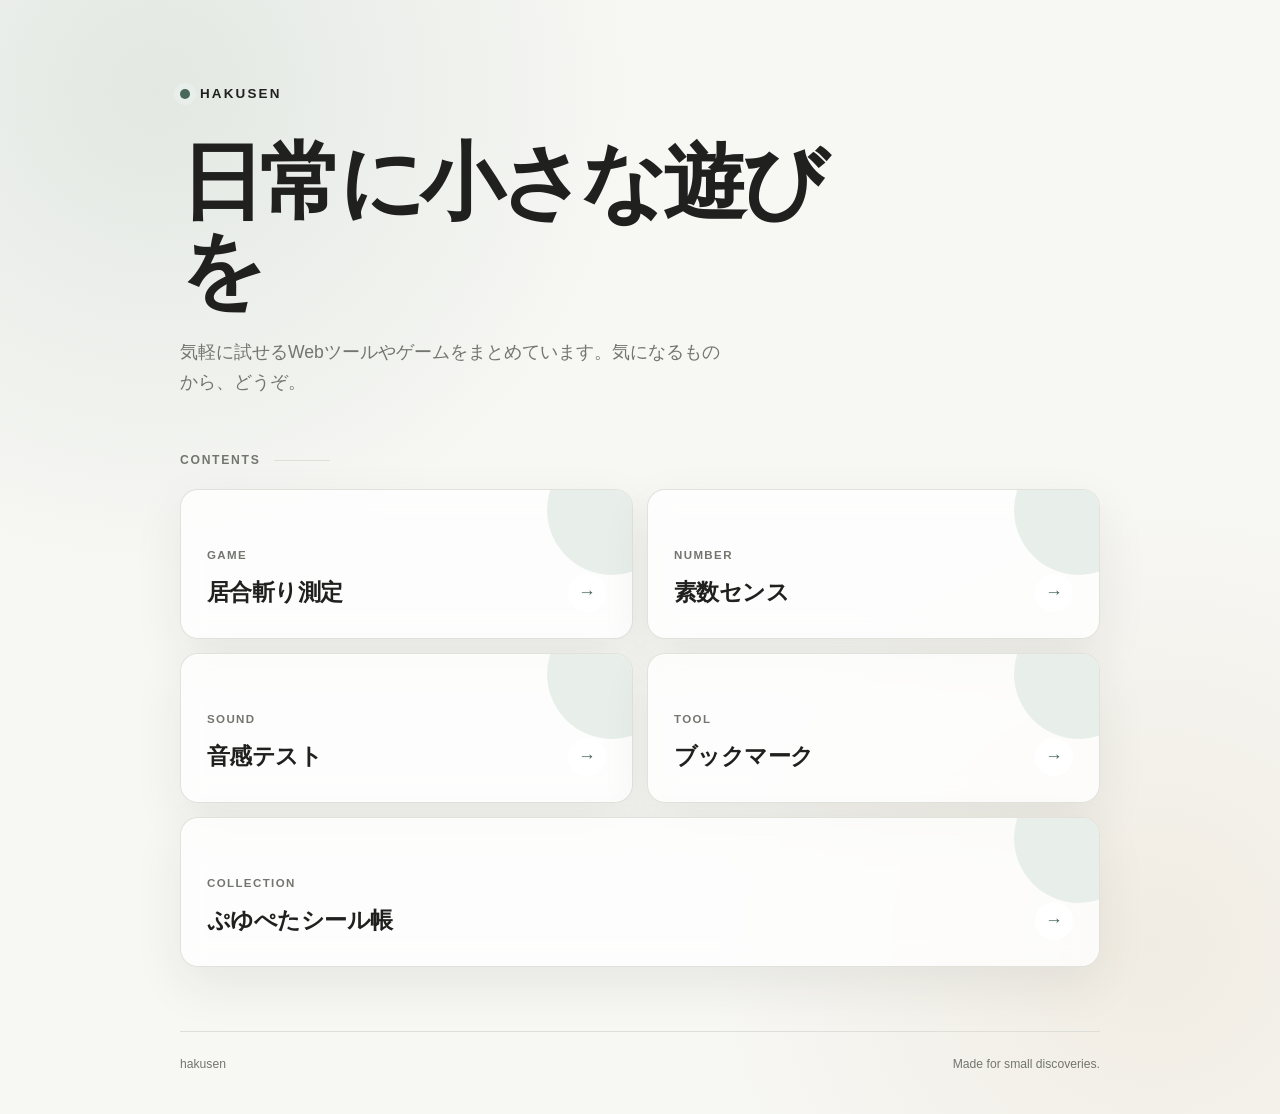
==== index.html @ bce12fd6 "Update index.html" ====
<!DOCTYPE html>
<html lang="ja">
<head>
    <meta charset="UTF-8">
    <meta name="viewport" content="width=device-width, initial-scale=1.0">
    <meta name="description" content="hakusenの小さなWebツールとゲームをまとめたページです。">
    <meta name="theme-color" content="#f7f7f4">
    <title>hakusen</title>
    <style>
        :root {
            color-scheme: light;
            --background: #f7f7f4;
            --surface: rgba(255, 255, 255, 0.78);
            --text: #20211f;
            --muted: #73756f;
            --line: #dedfd9;
            --accent: #49675b;
            --accent-soft: #e8efeb;
            --shadow: 0 18px 50px rgba(42, 49, 44, 0.08);
        }

        * {
            box-sizing: border-box;
        }

        html {
            scroll-behavior: smooth;
        }

        body {
            min-height: 100vh;
            margin: 0;
            color: var(--text);
            background:
                radial-gradient(circle at 12% 8%, rgba(134, 164, 149, 0.18), transparent 30rem),
                radial-gradient(circle at 90% 85%, rgba(218, 198, 166, 0.22), transparent 28rem),
                var(--background);
            font-family: "Helvetica Neue", "Hiragino Kaku Gothic ProN", "Yu Gothic", Meiryo, sans-serif;
            line-height: 1.7;
            -webkit-font-smoothing: antialiased;
        }

        .page {
            width: min(100% - 40px, 920px);
            margin-inline: auto;
            padding: 80px 0 40px;
        }

        header {
            margin-bottom: 52px;
        }

        .brand {
            display: inline-flex;
            align-items: center;
            gap: 10px;
            margin-bottom: 34px;
            color: var(--text);
            font-size: 0.84rem;
            font-weight: 700;
            letter-spacing: 0.16em;
            text-decoration: none;
            text-transform: uppercase;
        }

        .brand-mark {
            width: 10px;
            height: 10px;
            border-radius: 50%;
            background: var(--accent);
            box-shadow: 0 0 0 6px var(--accent-soft);
        }

        h1 {
            max-width: 700px;
            margin: 0;
            font-size: clamp(2.55rem, 8vw, 5.25rem);
            font-weight: 600;
            letter-spacing: -0.055em;
            line-height: 1.04;
        }

        .intro {
            max-width: 540px;
            margin: 24px 0 0;
            color: var(--muted);
            font-size: clamp(1rem, 2vw, 1.1rem);
        }

        .section-label {
            display: flex;
            align-items: center;
            gap: 14px;
            margin-bottom: 18px;
            color: var(--muted);
            font-size: 0.76rem;
            font-weight: 700;
            letter-spacing: 0.14em;
            text-transform: uppercase;
        }

        .section-label::after {
            width: 56px;
            height: 1px;
            background: var(--line);
            content: "";
        }

        .links {
            display: grid;
            grid-template-columns: repeat(2, minmax(0, 1fr));
            gap: 14px;
            margin: 0;
            padding: 0;
            list-style: none;
        }

        .links li:last-child {
            grid-column: 1 / -1;
        }

        .card {
            position: relative;
            display: flex;
            min-height: 150px;
            align-items: flex-end;
            justify-content: space-between;
            gap: 24px;
            overflow: hidden;
            padding: 26px;
            border: 1px solid rgba(222, 223, 217, 0.9);
            border-radius: 18px;
            color: var(--text);
            background: var(--surface);
            box-shadow: var(--shadow);
            text-decoration: none;
            backdrop-filter: blur(12px);
            transition: transform 180ms ease, border-color 180ms ease, box-shadow 180ms ease;
        }

        .card::before {
            position: absolute;
            top: -45px;
            right: -45px;
            width: 130px;
            height: 130px;
            border-radius: 50%;
            background: var(--accent-soft);
            content: "";
            transition: transform 220ms ease;
        }

        .card:hover {
            border-color: #c5cec8;
            box-shadow: 0 22px 60px rgba(42, 49, 44, 0.13);
            transform: translateY(-3px);
        }

        .card:hover::before {
            transform: scale(1.16);
        }

        .card:focus-visible {
            outline: 3px solid rgba(73, 103, 91, 0.35);
            outline-offset: 4px;
        }

        .card-copy {
            position: relative;
            z-index: 1;
        }

        .card small {
            display: block;
            margin-bottom: 7px;
            color: var(--muted);
            font-size: 0.72rem;
            font-weight: 700;
            letter-spacing: 0.12em;
            text-transform: uppercase;
        }

        .card strong {
            display: block;
            font-size: clamp(1.15rem, 3vw, 1.42rem);
            font-weight: 600;
            letter-spacing: -0.025em;
        }

        .arrow {
            position: relative;
            z-index: 1;
            display: grid;
            width: 38px;
            height: 38px;
            flex: 0 0 auto;
            place-items: center;
            border-radius: 50%;
            color: var(--accent);
            background: #fff;
            font-size: 1.1rem;
            transition: transform 180ms ease;
        }

        .card:hover .arrow {
            transform: translateX(3px);
        }

        footer {
            display: flex;
            justify-content: space-between;
            gap: 24px;
            margin-top: 64px;
            padding-top: 22px;
            border-top: 1px solid var(--line);
            color: var(--muted);
            font-size: 0.76rem;
        }

        @media (max-width: 640px) {
            .page {
                width: min(100% - 28px, 920px);
                padding-top: 42px;
            }

            header {
                margin-bottom: 38px;
            }

            .brand {
                margin-bottom: 28px;
            }

            .links {
                grid-template-columns: 1fr;
            }

            .links li:last-child {
                grid-column: auto;
            }

            .card {
                min-height: 128px;
                padding: 22px;
            }
        }

        @media (prefers-reduced-motion: reduce) {
            * {
                scroll-behavior: auto !important;
                transition: none !important;
            }
        }
    </style>
</head>
<body>
    <main class="page">
        <header>
            <a class="brand" href="./" aria-label="hakusen トップページ">
                <span class="brand-mark" aria-hidden="true"></span>
                hakusen
            </a>
            <h1>日常に小さな遊びを</h1>
            <p class="intro">気軽に試せるWebツールやゲームをまとめています。気になるものから、どうぞ。</p>
        </header>

        <nav aria-label="コンテンツ一覧">
            <div class="section-label">Contents</div>
            <ul class="links">
                <li>
                    <a class="card" href="iaigiri/index.html">
                        <span class="card-copy"><small>Game</small><strong>居合斬り測定</strong></span>
                        <span class="arrow" aria-hidden="true">→</span>
                    </a>
                </li>
                <li>
                    <a class="card" href="primesense/index.html">
                        <span class="card-copy"><small>Number</small><strong>素数センス</strong></span>
                        <span class="arrow" aria-hidden="true">→</span>
                    </a>
                </li>
                <li>
                    <a class="card" href="onkan/index.html">
                        <span class="card-copy"><small>Sound</small><strong>音感テスト</strong></span>
                        <span class="arrow" aria-hidden="true">→</span>
                    </a>
                </li>
                <li>
                    <a class="card" href="bookmark/index.html">
                        <span class="card-copy"><small>Tool</small><strong>ブックマーク</strong></span>
                        <span class="arrow" aria-hidden="true">→</span>
                    </a>
                </li>
                <li>
                    <a class="card" href="puyupeta/index.html">
                        <span class="card-copy"><small>Collection</small><strong>ぷゆぺたシール帳</strong></span>
                        <span class="arrow" aria-hidden="true">→</span>
                    </a>
                </li>
            </ul>
        </nav>

        <footer>
            <span>hakusen</span>
            <span>Made for small discoveries.</span>
        </footer>
    </main>
</body>
</html>
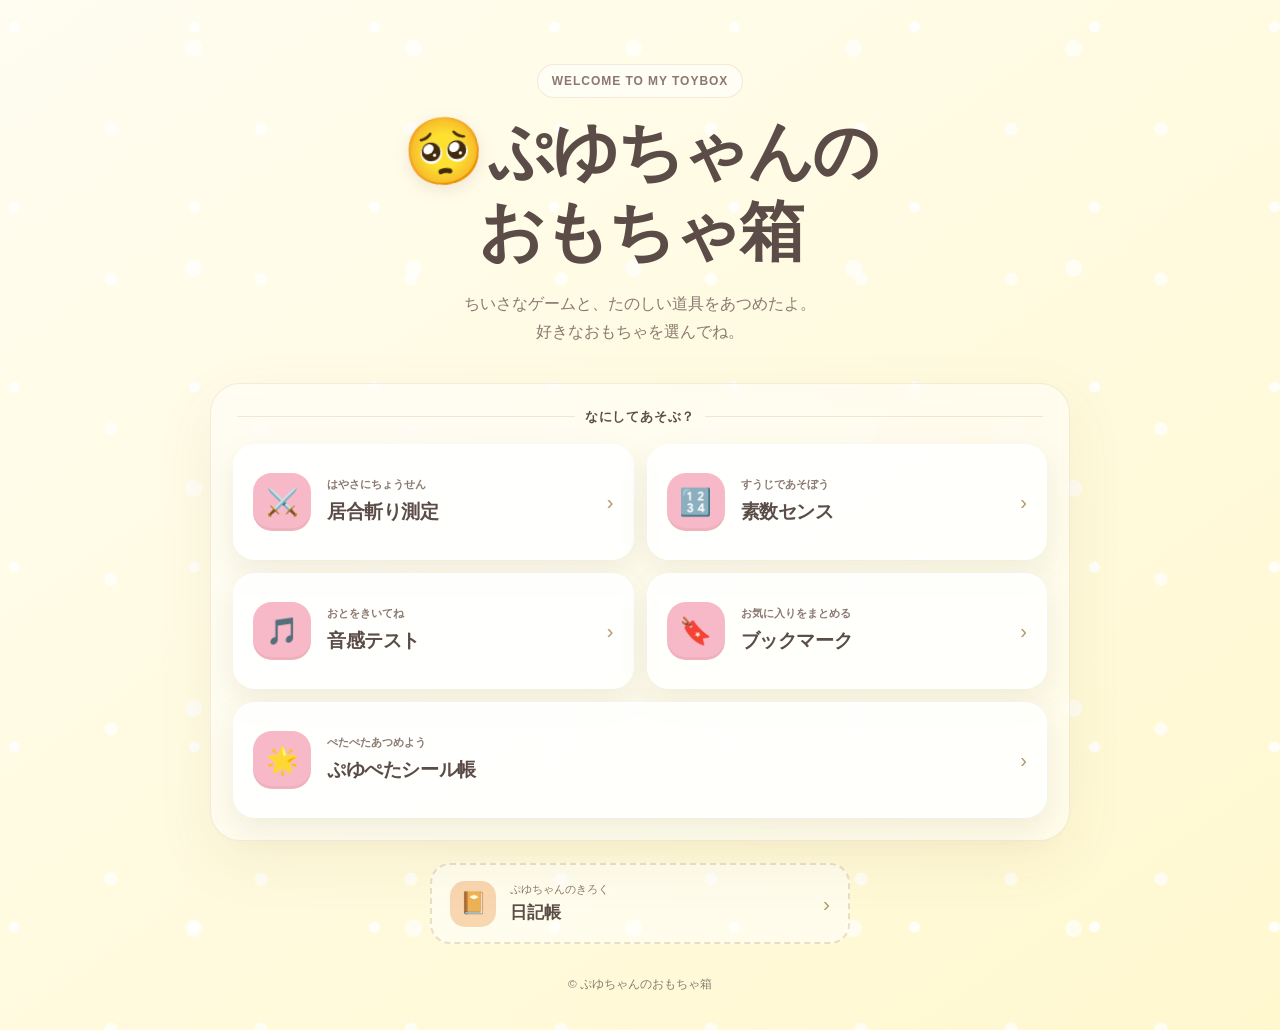
==== commit 3e4be4ea: "Add files via upload" ====
--- a/index.html
+++ b/index.html
@@ -1,309 +1,84 @@
-<!DOCTYPE html>
+﻿<!DOCTYPE html>
 <html lang="ja">
 <head>
+    <!-- Google Tag Manager -->
+    <script>(function(w,d,s,l,i){w[l]=w[l]||[];w[l].push({'gtm.start':
+    new Date().getTime(),event:'gtm.js'});var f=d.getElementsByTagName(s)[0],
+    j=d.createElement(s),dl=l!='dataLayer'?'&l='+l:'';j.async=true;j.src=
+    'https://www.googletagmanager.com/gtm.js?id='+i+dl;f.parentNode.insertBefore(j,f);
+    })(window,document,'script','dataLayer','GTM-NNLTJRF5');</script>
+    <!-- End Google Tag Manager -->
     <meta charset="UTF-8">
     <meta name="viewport" content="width=device-width, initial-scale=1.0">
-    <meta name="description" content="hakusenの小さなWebツールとゲームをまとめたページです。">
-    <meta name="theme-color" content="#f7f7f4">
-    <title>hakusen</title>
-    <style>
-        :root {
-            color-scheme: light;
-            --background: #f7f7f4;
-            --surface: rgba(255, 255, 255, 0.78);
-            --text: #20211f;
-            --muted: #73756f;
-            --line: #dedfd9;
-            --accent: #49675b;
-            --accent-soft: #e8efeb;
-            --shadow: 0 18px 50px rgba(42, 49, 44, 0.08);
-        }
-
-        * {
-            box-sizing: border-box;
-        }
-
-        html {
-            scroll-behavior: smooth;
-        }
-
-        body {
-            min-height: 100vh;
-            margin: 0;
-            color: var(--text);
-            background:
-                radial-gradient(circle at 12% 8%, rgba(134, 164, 149, 0.18), transparent 30rem),
-                radial-gradient(circle at 90% 85%, rgba(218, 198, 166, 0.22), transparent 28rem),
-                var(--background);
-            font-family: "Helvetica Neue", "Hiragino Kaku Gothic ProN", "Yu Gothic", Meiryo, sans-serif;
-            line-height: 1.7;
-            -webkit-font-smoothing: antialiased;
-        }
-
-        .page {
-            width: min(100% - 40px, 920px);
-            margin-inline: auto;
-            padding: 80px 0 40px;
-        }
-
-        header {
-            margin-bottom: 52px;
-        }
-
-        .brand {
-            display: inline-flex;
-            align-items: center;
-            gap: 10px;
-            margin-bottom: 34px;
-            color: var(--text);
-            font-size: 0.84rem;
-            font-weight: 700;
-            letter-spacing: 0.16em;
-            text-decoration: none;
-            text-transform: uppercase;
-        }
-
-        .brand-mark {
-            width: 10px;
-            height: 10px;
-            border-radius: 50%;
-            background: var(--accent);
-            box-shadow: 0 0 0 6px var(--accent-soft);
-        }
-
-        h1 {
-            max-width: 700px;
-            margin: 0;
-            font-size: clamp(2.55rem, 8vw, 5.25rem);
-            font-weight: 600;
-            letter-spacing: -0.055em;
-            line-height: 1.04;
-        }
-
-        .intro {
-            max-width: 540px;
-            margin: 24px 0 0;
-            color: var(--muted);
-            font-size: clamp(1rem, 2vw, 1.1rem);
-        }
-
-        .section-label {
-            display: flex;
-            align-items: center;
-            gap: 14px;
-            margin-bottom: 18px;
-            color: var(--muted);
-            font-size: 0.76rem;
-            font-weight: 700;
-            letter-spacing: 0.14em;
-            text-transform: uppercase;
-        }
-
-        .section-label::after {
-            width: 56px;
-            height: 1px;
-            background: var(--line);
-            content: "";
-        }
-
-        .links {
-            display: grid;
-            grid-template-columns: repeat(2, minmax(0, 1fr));
-            gap: 14px;
-            margin: 0;
-            padding: 0;
-            list-style: none;
-        }
-
-        .links li:last-child {
-            grid-column: 1 / -1;
-        }
-
-        .card {
-            position: relative;
-            display: flex;
-            min-height: 150px;
-            align-items: flex-end;
-            justify-content: space-between;
-            gap: 24px;
-            overflow: hidden;
-            padding: 26px;
-            border: 1px solid rgba(222, 223, 217, 0.9);
-            border-radius: 18px;
-            color: var(--text);
-            background: var(--surface);
-            box-shadow: var(--shadow);
-            text-decoration: none;
-            backdrop-filter: blur(12px);
-            transition: transform 180ms ease, border-color 180ms ease, box-shadow 180ms ease;
-        }
-
-        .card::before {
-            position: absolute;
-            top: -45px;
-            right: -45px;
-            width: 130px;
-            height: 130px;
-            border-radius: 50%;
-            background: var(--accent-soft);
-            content: "";
-            transition: transform 220ms ease;
-        }
-
-        .card:hover {
-            border-color: #c5cec8;
-            box-shadow: 0 22px 60px rgba(42, 49, 44, 0.13);
-            transform: translateY(-3px);
-        }
-
-        .card:hover::before {
-            transform: scale(1.16);
-        }
-
-        .card:focus-visible {
-            outline: 3px solid rgba(73, 103, 91, 0.35);
-            outline-offset: 4px;
-        }
-
-        .card-copy {
-            position: relative;
-            z-index: 1;
-        }
-
-        .card small {
-            display: block;
-            margin-bottom: 7px;
-            color: var(--muted);
-            font-size: 0.72rem;
-            font-weight: 700;
-            letter-spacing: 0.12em;
-            text-transform: uppercase;
-        }
-
-        .card strong {
-            display: block;
-            font-size: clamp(1.15rem, 3vw, 1.42rem);
-            font-weight: 600;
-            letter-spacing: -0.025em;
-        }
-
-        .arrow {
-            position: relative;
-            z-index: 1;
-            display: grid;
-            width: 38px;
-            height: 38px;
-            flex: 0 0 auto;
-            place-items: center;
-            border-radius: 50%;
-            color: var(--accent);
-            background: #fff;
-            font-size: 1.1rem;
-            transition: transform 180ms ease;
-        }
-
-        .card:hover .arrow {
-            transform: translateX(3px);
-        }
-
-        footer {
-            display: flex;
-            justify-content: space-between;
-            gap: 24px;
-            margin-top: 64px;
-            padding-top: 22px;
-            border-top: 1px solid var(--line);
-            color: var(--muted);
-            font-size: 0.76rem;
-        }
-
-        @media (max-width: 640px) {
-            .page {
-                width: min(100% - 28px, 920px);
-                padding-top: 42px;
-            }
-
-            header {
-                margin-bottom: 38px;
-            }
-
-            .brand {
-                margin-bottom: 28px;
-            }
-
-            .links {
-                grid-template-columns: 1fr;
-            }
-
-            .links li:last-child {
-                grid-column: auto;
-            }
-
-            .card {
-                min-height: 128px;
-                padding: 22px;
-            }
-        }
-
-        @media (prefers-reduced-motion: reduce) {
-            * {
-                scroll-behavior: auto !important;
-                transition: none !important;
-            }
-        }
-    </style>
+    <meta name="description" content="ぷゆちゃんの楽しいゲームと便利なツールを集めたおもちゃ箱です。">
+    <meta name="theme-color" content="#fff4b8">
+    <title>🥺ぷゆちゃんのおもちゃ箱</title>
+    <link rel="stylesheet" href="style.css">
 </head>
 <body>
-    <main class="page">
-        <header>
-            <a class="brand" href="./" aria-label="hakusen トップページ">
-                <span class="brand-mark" aria-hidden="true"></span>
-                hakusen
-            </a>
-            <h1>日常に小さな遊びを</h1>
-            <p class="intro">気軽に試せるWebツールやゲームをまとめています。気になるものから、どうぞ。</p>
+    <!-- Google Tag Manager (noscript) -->
+    <noscript><iframe src="https://www.googletagmanager.com/ns.html?id=GTM-NNLTJRF5"
+    height="0" width="0" style="display:none;visibility:hidden"></iframe></noscript>
+    <!-- End Google Tag Manager (noscript) -->
+    <main class="wrapper">
+        <header class="hero">
+            <p class="eyebrow">WELCOME TO MY TOYBOX</p>
+            <h1><span class="face" aria-hidden="true">🥺</span>ぷゆちゃんの<br>おもちゃ箱</h1>
+            <p class="lead">ちいさなゲームと、たのしい道具をあつめたよ。<br>好きなおもちゃを選んでね。</p>
         </header>
 
-        <nav aria-label="コンテンツ一覧">
-            <div class="section-label">Contents</div>
-            <ul class="links">
+        <nav class="toybox" aria-label="おもちゃ一覧">
+            <p class="section-title">なにしてあそぶ？</p>
+            <ul class="cards">
                 <li>
                     <a class="card" href="iaigiri/index.html">
-                        <span class="card-copy"><small>Game</small><strong>居合斬り測定</strong></span>
-                        <span class="arrow" aria-hidden="true">→</span>
+                        <span class="icon" aria-hidden="true">⚔️</span>
+                        <span class="card-copy"><small>はやさにちょうせん</small><strong>居合斬り測定</strong></span>
+                        <span class="arrow" aria-hidden="true">›</span>
                     </a>
                 </li>
                 <li>
                     <a class="card" href="primesense/index.html">
-                        <span class="card-copy"><small>Number</small><strong>素数センス</strong></span>
-                        <span class="arrow" aria-hidden="true">→</span>
+                        <span class="icon" aria-hidden="true">🔢</span>
+                        <span class="card-copy"><small>すうじであそぼう</small><strong>素数センス</strong></span>
+                        <span class="arrow" aria-hidden="true">›</span>
                     </a>
                 </li>
                 <li>
                     <a class="card" href="onkan/index.html">
-                        <span class="card-copy"><small>Sound</small><strong>音感テスト</strong></span>
-                        <span class="arrow" aria-hidden="true">→</span>
+                        <span class="icon" aria-hidden="true">🎵</span>
+                        <span class="card-copy"><small>おとをきいてね</small><strong>音感テスト</strong></span>
+                        <span class="arrow" aria-hidden="true">›</span>
                     </a>
                 </li>
                 <li>
                     <a class="card" href="bookmark/index.html">
-                        <span class="card-copy"><small>Tool</small><strong>ブックマーク</strong></span>
-                        <span class="arrow" aria-hidden="true">→</span>
+                        <span class="icon" aria-hidden="true">🔖</span>
+                        <span class="card-copy"><small>お気に入りをまとめる</small><strong>ブックマーク</strong></span>
+                        <span class="arrow" aria-hidden="true">›</span>
                     </a>
                 </li>
                 <li>
                     <a class="card" href="puyupeta/index.html">
-                        <span class="card-copy"><small>Collection</small><strong>ぷゆぺたシール帳</strong></span>
-                        <span class="arrow" aria-hidden="true">→</span>
+                        <span class="icon" aria-hidden="true">🌟</span>
+                        <span class="card-copy"><small>ぺたぺたあつめよう</small><strong>ぷゆぺたシール帳</strong></span>
+                        <span class="arrow" aria-hidden="true">›</span>
                     </a>
                 </li>
             </ul>
         </nav>
 
-        <footer>
-            <span>hakusen</span>
-            <span>Made for small discoveries.</span>
-        </footer>
+        <a class="diary-button" href="blog/index.html">
+            <span class="diary-icon" aria-hidden="true">📔</span>
+            <span>
+                <small>ぷゆちゃんのきろく</small>
+                <strong>日記帳</strong>
+            </span>
+            <span class="diary-arrow" aria-hidden="true">›</span>
+        </a>
+
+        <footer>© ぷゆちゃんのおもちゃ箱</footer>
     </main>
 </body>
 </html>
+
--- a/style.css
+++ b/style.css
@@ -0,0 +1,296 @@
+﻿:root {
+            color-scheme: light;
+            --yellow-50: #fffdf1;
+            --yellow-100: #fff8cf;
+            --yellow-200: #ffef9f;
+            --yellow-300: #f9dc70;
+            --ink: #5b4c47;
+            --muted: #8b7870;
+            --white: rgba(255, 255, 255, 0.84);
+            --pink: #f7b9c8;
+            --blue: #b7ddea;
+            --green: #bfe1c1;
+            --purple: #d7c8ed;
+            --orange: #f5c69d;
+            --shadow: 0 12px 30px rgba(120, 96, 48, 0.1);
+        }
+
+        * {
+            box-sizing: border-box;
+        }
+
+        body {
+            min-height: 100vh;
+            margin: 0;
+            color: var(--ink);
+            background:
+                radial-gradient(circle at 8% 15%, rgba(255, 255, 255, 0.85) 0 5px, transparent 6px),
+                radial-gradient(circle at 88% 22%, rgba(255, 255, 255, 0.65) 0 8px, transparent 9px),
+                radial-gradient(circle at 74% 86%, rgba(255, 255, 255, 0.7) 0 6px, transparent 7px),
+                linear-gradient(145deg, var(--yellow-50), var(--yellow-100));
+            background-size: 180px 180px, 220px 220px, 150px 150px, auto;
+            font-family: "Hiragino Maru Gothic ProN", "Yu Gothic", Meiryo, sans-serif;
+            line-height: 1.7;
+            -webkit-font-smoothing: antialiased;
+        }
+
+        .wrapper {
+            width: min(100% - 36px, 860px);
+            margin-inline: auto;
+            padding: 64px 0 36px;
+        }
+
+        .hero {
+            position: relative;
+            margin-bottom: 38px;
+            text-align: center;
+        }
+
+        .eyebrow {
+            display: inline-flex;
+            align-items: center;
+            gap: 8px;
+            margin: 0 0 14px;
+            padding: 6px 14px;
+            border: 1px solid rgba(151, 119, 55, 0.14);
+            border-radius: 999px;
+            background: rgba(255, 255, 255, 0.55);
+            color: var(--muted);
+            font-size: 0.75rem;
+            font-weight: 700;
+            letter-spacing: 0.08em;
+        }
+
+        h1 {
+            margin: 0;
+            font-size: clamp(2rem, 7vw, 4.1rem);
+            font-weight: 800;
+            letter-spacing: -0.045em;
+            line-height: 1.22;
+        }
+
+        .face {
+            display: inline-block;
+            margin-right: 0.08em;
+            filter: drop-shadow(0 5px 8px rgba(120, 85, 50, 0.12));
+            transform: rotate(-5deg);
+        }
+
+        .lead {
+            max-width: 500px;
+            margin: 18px auto 0;
+            color: var(--muted);
+            font-size: 1rem;
+        }
+
+        .toybox {
+            padding: 22px;
+            border: 1px solid rgba(151, 119, 55, 0.12);
+            border-radius: 30px;
+            background: rgba(255, 255, 255, 0.48);
+            box-shadow: 0 20px 60px rgba(139, 103, 42, 0.08);
+            backdrop-filter: blur(8px);
+        }
+
+        .section-title {
+            display: flex;
+            align-items: center;
+            gap: 10px;
+            margin: 0 4px 16px;
+            font-size: 0.82rem;
+            font-weight: 800;
+            letter-spacing: 0.06em;
+        }
+
+        .section-title::before,
+        .section-title::after {
+            height: 1px;
+            flex: 1;
+            background: rgba(151, 119, 55, 0.16);
+            content: "";
+        }
+
+        .cards {
+            display: grid;
+            grid-template-columns: repeat(2, minmax(0, 1fr));
+            gap: 13px;
+            margin: 0;
+            padding: 0;
+            list-style: none;
+        }
+
+        .cards li:last-child {
+            grid-column: 1 / -1;
+        }
+
+        .card {
+            display: flex;
+            min-height: 116px;
+            align-items: center;
+            gap: 16px;
+            padding: 18px;
+            border: 2px solid rgba(255, 255, 255, 0.9);
+            border-radius: 22px;
+            color: var(--ink);
+            background: var(--white);
+            box-shadow: var(--shadow);
+            text-decoration: none;
+            transition: transform 180ms ease, box-shadow 180ms ease;
+        }
+
+        .card:hover {
+            box-shadow: 0 16px 34px rgba(120, 96, 48, 0.15);
+            transform: translateY(-3px) rotate(-0.4deg);
+        }
+
+        .card:focus-visible {
+            outline: 3px solid rgba(232, 177, 56, 0.5);
+            outline-offset: 4px;
+        }
+
+        .icon {
+            display: grid;
+            width: 58px;
+            height: 58px;
+            flex: 0 0 auto;
+            place-items: center;
+            border-radius: 19px;
+            font-size: 1.65rem;
+            box-shadow: inset 0 -3px 0 rgba(100, 70, 30, 0.06);
+        }
+
+        .card:nth-child(1) .icon { background: var(--pink); }
+        .card:nth-child(2) .icon { background: var(--blue); }
+        .card:nth-child(3) .icon { background: var(--green); }
+        .card:nth-child(4) .icon { background: var(--purple); }
+        .card:nth-child(5) .icon { background: var(--orange); }
+
+        .card-copy {
+            min-width: 0;
+        }
+
+        .card small {
+            display: block;
+            margin-bottom: 2px;
+            color: var(--muted);
+            font-size: 0.7rem;
+            font-weight: 700;
+        }
+
+        .card strong {
+            display: block;
+            font-size: clamp(1rem, 3vw, 1.2rem);
+            font-weight: 800;
+            letter-spacing: -0.02em;
+        }
+
+        .arrow {
+            margin-left: auto;
+            color: #b3986a;
+            font-size: 1.25rem;
+            transition: transform 180ms ease;
+        }
+
+.card:hover .arrow {
+    transform: translateX(3px);
+}
+
+.diary-button {
+    display: flex;
+    width: min(100%, 420px);
+    align-items: center;
+    gap: 14px;
+    margin: 22px auto 0;
+    padding: 15px 18px;
+    border: 2px dashed rgba(151, 119, 55, 0.22);
+    border-radius: 20px;
+    color: var(--ink);
+    background: rgba(255, 255, 255, 0.5);
+    text-decoration: none;
+    transition: background-color 180ms ease, transform 180ms ease;
+}
+
+.diary-button:hover {
+    background: rgba(255, 255, 255, 0.82);
+    transform: translateY(-2px);
+}
+
+.diary-button:focus-visible {
+    outline: 3px solid rgba(232, 177, 56, 0.5);
+    outline-offset: 4px;
+}
+
+.diary-icon {
+    display: grid;
+    width: 46px;
+    height: 46px;
+    flex: 0 0 auto;
+    place-items: center;
+    border-radius: 15px;
+    background: #f8d6af;
+    font-size: 1.35rem;
+}
+
+.diary-button small,
+.diary-button strong {
+    display: block;
+}
+
+.diary-button small {
+    color: var(--muted);
+    font-size: 0.68rem;
+}
+
+.diary-button strong {
+    font-size: 1.05rem;
+}
+
+.diary-arrow {
+    margin-left: auto;
+    color: #b3986a;
+    font-size: 1.3rem;
+    transition: transform 180ms ease;
+}
+
+.diary-button:hover .diary-arrow {
+    transform: translateX(3px);
+}
+
+footer {
+    margin-top: 30px;
+    color: var(--muted);
+            font-size: 0.74rem;
+            text-align: center;
+        }
+
+        @media (max-width: 620px) {
+            .wrapper {
+                width: min(100% - 24px, 860px);
+                padding-top: 42px;
+            }
+
+            .toybox {
+                padding: 13px;
+                border-radius: 24px;
+            }
+
+            .cards {
+                grid-template-columns: 1fr;
+            }
+
+            .cards li:last-child {
+                grid-column: auto;
+            }
+
+            .card {
+                min-height: 104px;
+                padding: 15px;
+            }
+        }
+
+        @media (prefers-reduced-motion: reduce) {
+            * {
+                transition: none !important;
+            }
+        }
+
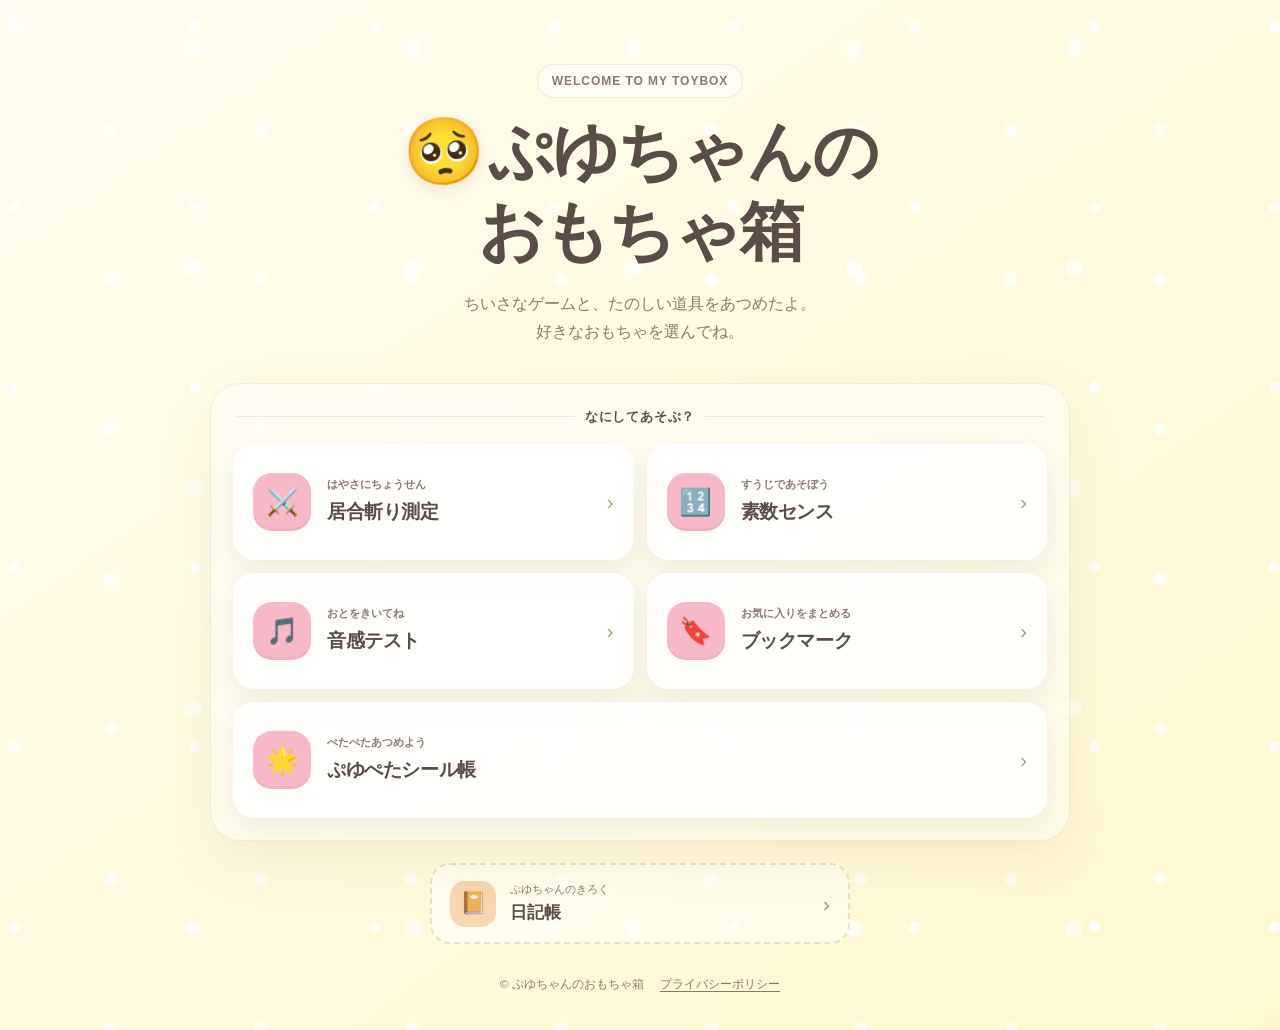
==== commit f073f04b: "Add files via upload" ====
--- a/index.html
+++ b/index.html
@@ -77,7 +77,10 @@
             <span class="diary-arrow" aria-hidden="true">›</span>
         </a>
 
-        <footer>© ぷゆちゃんのおもちゃ箱</footer>
+        <footer>
+            <span>© ぷゆちゃんのおもちゃ箱</span>
+            <a href="policy/index.html">プライバシーポリシー</a>
+        </footer>
     </main>
 </body>
 </html>
--- a/style.css
+++ b/style.css
@@ -257,13 +257,32 @@
 }
 
 footer {
+    display: flex;
+    justify-content: center;
+    gap: 16px;
+    flex-wrap: wrap;
     margin-top: 30px;
     color: var(--muted);
-            font-size: 0.74rem;
-            text-align: center;
-        }
-
-        @media (max-width: 620px) {
+    font-size: 0.74rem;
+    text-align: center;
+}
+
+footer a {
+    color: inherit;
+    text-underline-offset: 3px;
+}
+
+footer a:hover {
+    color: var(--ink);
+}
+
+footer a:focus-visible {
+    outline: 3px solid rgba(232, 177, 56, 0.5);
+    outline-offset: 3px;
+    border-radius: 3px;
+}
+
+@media (max-width: 620px) {
             .wrapper {
                 width: min(100% - 24px, 860px);
                 padding-top: 42px;
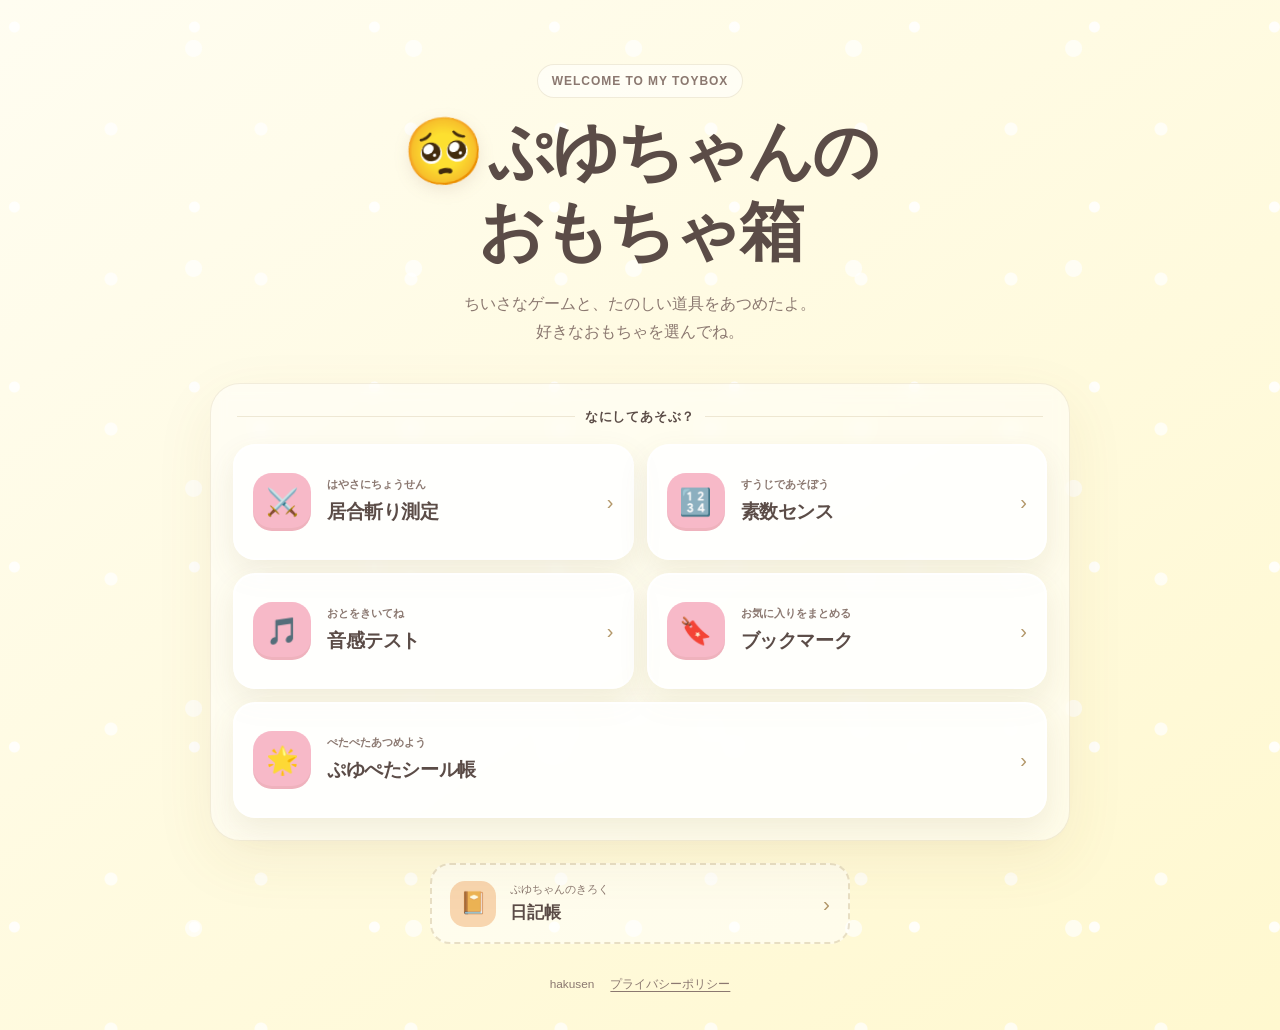
==== commit 9223d352: "Update index.html" ====
--- a/index.html
+++ b/index.html
@@ -1,87 +1,87 @@
-﻿<!DOCTYPE html>
-<html lang="ja">
-<head>
-    <!-- Google Tag Manager -->
-    <script>(function(w,d,s,l,i){w[l]=w[l]||[];w[l].push({'gtm.start':
-    new Date().getTime(),event:'gtm.js'});var f=d.getElementsByTagName(s)[0],
-    j=d.createElement(s),dl=l!='dataLayer'?'&l='+l:'';j.async=true;j.src=
-    'https://www.googletagmanager.com/gtm.js?id='+i+dl;f.parentNode.insertBefore(j,f);
-    })(window,document,'script','dataLayer','GTM-NNLTJRF5');</script>
-    <!-- End Google Tag Manager -->
-    <meta charset="UTF-8">
-    <meta name="viewport" content="width=device-width, initial-scale=1.0">
-    <meta name="description" content="ぷゆちゃんの楽しいゲームと便利なツールを集めたおもちゃ箱です。">
-    <meta name="theme-color" content="#fff4b8">
+﻿<!DOCTYPE html>
+<html lang="ja">
+<head>
+    <!-- Google Tag Manager -->
+    <script>(function(w,d,s,l,i){w[l]=w[l]||[];w[l].push({'gtm.start':
+    new Date().getTime(),event:'gtm.js'});var f=d.getElementsByTagName(s)[0],
+    j=d.createElement(s),dl=l!='dataLayer'?'&l='+l:'';j.async=true;j.src=
+    'https://www.googletagmanager.com/gtm.js?id='+i+dl;f.parentNode.insertBefore(j,f);
+    })(window,document,'script','dataLayer','GTM-NNLTJRF5');</script>
+    <!-- End Google Tag Manager -->
+    <meta charset="UTF-8">
+    <meta name="viewport" content="width=device-width, initial-scale=1.0">
+    <meta name="description" content="ぷゆちゃんの楽しいゲームと便利なツールを集めたおもちゃ箱です。">
+    <meta name="theme-color" content="#fff4b8">
     <title>🥺ぷゆちゃんのおもちゃ箱</title>
-    <link rel="stylesheet" href="style.css">
-</head>
-<body>
-    <!-- Google Tag Manager (noscript) -->
-    <noscript><iframe src="https://www.googletagmanager.com/ns.html?id=GTM-NNLTJRF5"
-    height="0" width="0" style="display:none;visibility:hidden"></iframe></noscript>
-    <!-- End Google Tag Manager (noscript) -->
-    <main class="wrapper">
-        <header class="hero">
-            <p class="eyebrow">WELCOME TO MY TOYBOX</p>
-            <h1><span class="face" aria-hidden="true">🥺</span>ぷゆちゃんの<br>おもちゃ箱</h1>
-            <p class="lead">ちいさなゲームと、たのしい道具をあつめたよ。<br>好きなおもちゃを選んでね。</p>
-        </header>
-
-        <nav class="toybox" aria-label="おもちゃ一覧">
-            <p class="section-title">なにしてあそぶ？</p>
-            <ul class="cards">
-                <li>
-                    <a class="card" href="iaigiri/index.html">
-                        <span class="icon" aria-hidden="true">⚔️</span>
-                        <span class="card-copy"><small>はやさにちょうせん</small><strong>居合斬り測定</strong></span>
-                        <span class="arrow" aria-hidden="true">›</span>
-                    </a>
-                </li>
-                <li>
-                    <a class="card" href="primesense/index.html">
-                        <span class="icon" aria-hidden="true">🔢</span>
-                        <span class="card-copy"><small>すうじであそぼう</small><strong>素数センス</strong></span>
-                        <span class="arrow" aria-hidden="true">›</span>
-                    </a>
-                </li>
-                <li>
-                    <a class="card" href="onkan/index.html">
-                        <span class="icon" aria-hidden="true">🎵</span>
-                        <span class="card-copy"><small>おとをきいてね</small><strong>音感テスト</strong></span>
-                        <span class="arrow" aria-hidden="true">›</span>
-                    </a>
-                </li>
-                <li>
-                    <a class="card" href="bookmark/index.html">
-                        <span class="icon" aria-hidden="true">🔖</span>
-                        <span class="card-copy"><small>お気に入りをまとめる</small><strong>ブックマーク</strong></span>
-                        <span class="arrow" aria-hidden="true">›</span>
-                    </a>
-                </li>
-                <li>
-                    <a class="card" href="puyupeta/index.html">
-                        <span class="icon" aria-hidden="true">🌟</span>
-                        <span class="card-copy"><small>ぺたぺたあつめよう</small><strong>ぷゆぺたシール帳</strong></span>
-                        <span class="arrow" aria-hidden="true">›</span>
-                    </a>
-                </li>
-            </ul>
-        </nav>
-
-        <a class="diary-button" href="blog/index.html">
-            <span class="diary-icon" aria-hidden="true">📔</span>
-            <span>
-                <small>ぷゆちゃんのきろく</small>
-                <strong>日記帳</strong>
-            </span>
-            <span class="diary-arrow" aria-hidden="true">›</span>
-        </a>
-
-        <footer>
-            <span>© ぷゆちゃんのおもちゃ箱</span>
-            <a href="policy/index.html">プライバシーポリシー</a>
-        </footer>
-    </main>
-</body>
-</html>
+    <link rel="stylesheet" href="style.css">
+</head>
+<body>
+    <!-- Google Tag Manager (noscript) -->
+    <noscript><iframe src="https://www.googletagmanager.com/ns.html?id=GTM-NNLTJRF5"
+    height="0" width="0" style="display:none;visibility:hidden"></iframe></noscript>
+    <!-- End Google Tag Manager (noscript) -->
+    <main class="wrapper">
+        <header class="hero">
+            <p class="eyebrow">WELCOME TO MY TOYBOX</p>
+            <h1><span class="face" aria-hidden="true">🥺</span>ぷゆちゃんの<br>おもちゃ箱</h1>
+            <p class="lead">ちいさなゲームと、たのしい道具をあつめたよ。<br>好きなおもちゃを選んでね。</p>
+        </header>
 
+        <nav class="toybox" aria-label="おもちゃ一覧">
+            <p class="section-title">なにしてあそぶ？</p>
+            <ul class="cards">
+                <li>
+                    <a class="card" href="iaigiri/index.html">
+                        <span class="icon" aria-hidden="true">⚔️</span>
+                        <span class="card-copy"><small>はやさにちょうせん</small><strong>居合斬り測定</strong></span>
+                        <span class="arrow" aria-hidden="true">›</span>
+                    </a>
+                </li>
+                <li>
+                    <a class="card" href="primesense/index.html">
+                        <span class="icon" aria-hidden="true">🔢</span>
+                        <span class="card-copy"><small>すうじであそぼう</small><strong>素数センス</strong></span>
+                        <span class="arrow" aria-hidden="true">›</span>
+                    </a>
+                </li>
+                <li>
+                    <a class="card" href="onkan/index.html">
+                        <span class="icon" aria-hidden="true">🎵</span>
+                        <span class="card-copy"><small>おとをきいてね</small><strong>音感テスト</strong></span>
+                        <span class="arrow" aria-hidden="true">›</span>
+                    </a>
+                </li>
+                <li>
+                    <a class="card" href="bookmark/index.html">
+                        <span class="icon" aria-hidden="true">🔖</span>
+                        <span class="card-copy"><small>お気に入りをまとめる</small><strong>ブックマーク</strong></span>
+                        <span class="arrow" aria-hidden="true">›</span>
+                    </a>
+                </li>
+                <li>
+                    <a class="card" href="puyupeta/index.html">
+                        <span class="icon" aria-hidden="true">🌟</span>
+                        <span class="card-copy"><small>ぺたぺたあつめよう</small><strong>ぷゆぺたシール帳</strong></span>
+                        <span class="arrow" aria-hidden="true">›</span>
+                    </a>
+                </li>
+            </ul>
+        </nav>
+
+        <a class="diary-button" href="blog/index.html">
+            <span class="diary-icon" aria-hidden="true">📔</span>
+            <span>
+                <small>ぷゆちゃんのきろく</small>
+                <strong>日記帳</strong>
+            </span>
+            <span class="diary-arrow" aria-hidden="true">›</span>
+        </a>
+
+        <footer>
+            <span>hakusen</span>
+            <a href="policy/index.html">プライバシーポリシー</a>
+        </footer>
+    </main>
+</body>
+</html>
+
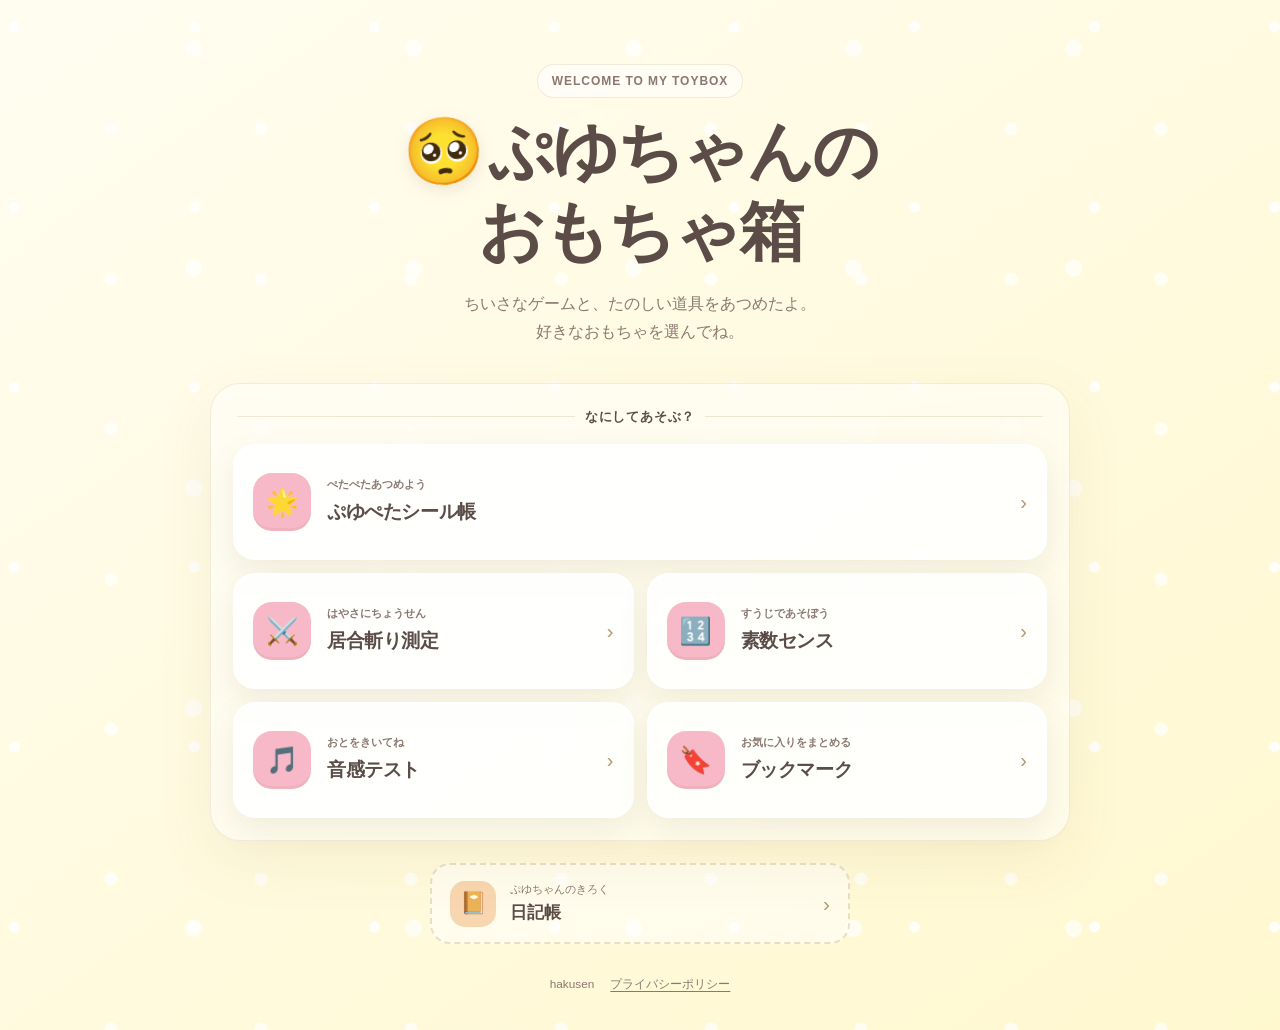
==== commit 99359158: "Add files via upload" ====
--- a/index.html
+++ b/index.html
@@ -1,87 +1,86 @@
-﻿<!DOCTYPE html>
-<html lang="ja">
-<head>
-    <!-- Google Tag Manager -->
-    <script>(function(w,d,s,l,i){w[l]=w[l]||[];w[l].push({'gtm.start':
-    new Date().getTime(),event:'gtm.js'});var f=d.getElementsByTagName(s)[0],
-    j=d.createElement(s),dl=l!='dataLayer'?'&l='+l:'';j.async=true;j.src=
-    'https://www.googletagmanager.com/gtm.js?id='+i+dl;f.parentNode.insertBefore(j,f);
-    })(window,document,'script','dataLayer','GTM-NNLTJRF5');</script>
-    <!-- End Google Tag Manager -->
-    <meta charset="UTF-8">
-    <meta name="viewport" content="width=device-width, initial-scale=1.0">
-    <meta name="description" content="ぷゆちゃんの楽しいゲームと便利なツールを集めたおもちゃ箱です。">
-    <meta name="theme-color" content="#fff4b8">
-    <title>🥺ぷゆちゃんのおもちゃ箱</title>
-    <link rel="stylesheet" href="style.css">
-</head>
-<body>
-    <!-- Google Tag Manager (noscript) -->
-    <noscript><iframe src="https://www.googletagmanager.com/ns.html?id=GTM-NNLTJRF5"
-    height="0" width="0" style="display:none;visibility:hidden"></iframe></noscript>
-    <!-- End Google Tag Manager (noscript) -->
-    <main class="wrapper">
-        <header class="hero">
-            <p class="eyebrow">WELCOME TO MY TOYBOX</p>
-            <h1><span class="face" aria-hidden="true">🥺</span>ぷゆちゃんの<br>おもちゃ箱</h1>
-            <p class="lead">ちいさなゲームと、たのしい道具をあつめたよ。<br>好きなおもちゃを選んでね。</p>
-        </header>
-
-        <nav class="toybox" aria-label="おもちゃ一覧">
-            <p class="section-title">なにしてあそぶ？</p>
-            <ul class="cards">
-                <li>
-                    <a class="card" href="iaigiri/index.html">
-                        <span class="icon" aria-hidden="true">⚔️</span>
-                        <span class="card-copy"><small>はやさにちょうせん</small><strong>居合斬り測定</strong></span>
-                        <span class="arrow" aria-hidden="true">›</span>
-                    </a>
-                </li>
-                <li>
-                    <a class="card" href="primesense/index.html">
-                        <span class="icon" aria-hidden="true">🔢</span>
-                        <span class="card-copy"><small>すうじであそぼう</small><strong>素数センス</strong></span>
-                        <span class="arrow" aria-hidden="true">›</span>
-                    </a>
-                </li>
-                <li>
-                    <a class="card" href="onkan/index.html">
-                        <span class="icon" aria-hidden="true">🎵</span>
-                        <span class="card-copy"><small>おとをきいてね</small><strong>音感テスト</strong></span>
-                        <span class="arrow" aria-hidden="true">›</span>
-                    </a>
-                </li>
-                <li>
-                    <a class="card" href="bookmark/index.html">
-                        <span class="icon" aria-hidden="true">🔖</span>
-                        <span class="card-copy"><small>お気に入りをまとめる</small><strong>ブックマーク</strong></span>
-                        <span class="arrow" aria-hidden="true">›</span>
-                    </a>
-                </li>
-                <li>
-                    <a class="card" href="puyupeta/index.html">
-                        <span class="icon" aria-hidden="true">🌟</span>
-                        <span class="card-copy"><small>ぺたぺたあつめよう</small><strong>ぷゆぺたシール帳</strong></span>
-                        <span class="arrow" aria-hidden="true">›</span>
-                    </a>
-                </li>
-            </ul>
-        </nav>
-
-        <a class="diary-button" href="blog/index.html">
-            <span class="diary-icon" aria-hidden="true">📔</span>
-            <span>
-                <small>ぷゆちゃんのきろく</small>
-                <strong>日記帳</strong>
-            </span>
-            <span class="diary-arrow" aria-hidden="true">›</span>
-        </a>
-
-        <footer>
-            <span>hakusen</span>
-            <a href="policy/index.html">プライバシーポリシー</a>
-        </footer>
-    </main>
-</body>
-</html>
-
+﻿<!DOCTYPE html>
+<html lang="ja">
+<head>
+    <!-- Google Tag Manager -->
+    <script>(function(w,d,s,l,i){w[l]=w[l]||[];w[l].push({'gtm.start':
+    new Date().getTime(),event:'gtm.js'});var f=d.getElementsByTagName(s)[0],
+    j=d.createElement(s),dl=l!='dataLayer'?'&l='+l:'';j.async=true;j.src=
+    'https://www.googletagmanager.com/gtm.js?id='+i+dl;f.parentNode.insertBefore(j,f);
+    })(window,document,'script','dataLayer','GTM-NNLTJRF5');</script>
+    <!-- End Google Tag Manager -->
+    <meta charset="UTF-8">
+    <meta name="viewport" content="width=device-width, initial-scale=1.0">
+    <meta name="description" content="ぷゆちゃんの楽しいゲームと便利なツールを集めたおもちゃ箱です。">
+    <meta name="theme-color" content="#fff4b8">
+    <title>🥺ぷゆちゃんのおもちゃ箱</title>
+    <link rel="stylesheet" href="style.css">
+</head>
+<body>
+    <!-- Google Tag Manager (noscript) -->
+    <noscript><iframe src="https://www.googletagmanager.com/ns.html?id=GTM-NNLTJRF5"
+    height="0" width="0" style="display:none;visibility:hidden"></iframe></noscript>
+    <!-- End Google Tag Manager (noscript) -->
+    <main class="wrapper">
+        <header class="hero">
+            <p class="eyebrow">WELCOME TO MY TOYBOX</p>
+            <h1><span class="face" aria-hidden="true">🥺</span>ぷゆちゃんの<br>おもちゃ箱</h1>
+            <p class="lead">ちいさなゲームと、たのしい道具をあつめたよ。<br>好きなおもちゃを選んでね。</p>
+        </header>
+
+        <nav class="toybox" aria-label="おもちゃ一覧">
+            <p class="section-title">なにしてあそぶ？</p>
+            <ul class="cards">
+                <li>
+                    <a class="card" href="puyupeta/">
+                        <span class="icon" aria-hidden="true">🌟</span>
+                        <span class="card-copy"><small>ぺたぺたあつめよう</small><strong>ぷゆぺたシール帳</strong></span>
+                        <span class="arrow" aria-hidden="true">›</span>
+                    </a>
+                </li>
+                <li>
+                    <a class="card" href="iaigiri/">
+                        <span class="icon" aria-hidden="true">⚔️</span>
+                        <span class="card-copy"><small>はやさにちょうせん</small><strong>居合斬り測定</strong></span>
+                        <span class="arrow" aria-hidden="true">›</span>
+                    </a>
+                </li>
+                <li>
+                    <a class="card" href="primesense/">
+                        <span class="icon" aria-hidden="true">🔢</span>
+                        <span class="card-copy"><small>すうじであそぼう</small><strong>素数センス</strong></span>
+                        <span class="arrow" aria-hidden="true">›</span>
+                    </a>
+                </li>
+                <li>
+                    <a class="card" href="onkan/">
+                        <span class="icon" aria-hidden="true">🎵</span>
+                        <span class="card-copy"><small>おとをきいてね</small><strong>音感テスト</strong></span>
+                        <span class="arrow" aria-hidden="true">›</span>
+                    </a>
+                </li>
+                <li>
+                    <a class="card" href="bookmark/">
+                        <span class="icon" aria-hidden="true">🔖</span>
+                        <span class="card-copy"><small>お気に入りをまとめる</small><strong>ブックマーク</strong></span>
+                        <span class="arrow" aria-hidden="true">›</span>
+                    </a>
+                </li>
+            </ul>
+        </nav>
+
+        <a class="diary-button" href="blog/">
+            <span class="diary-icon" aria-hidden="true">📔</span>
+            <span>
+                <small>ぷゆちゃんのきろく</small>
+                <strong>日記帳</strong>
+            </span>
+            <span class="diary-arrow" aria-hidden="true">›</span>
+        </a>
+
+        <footer>
+            <span>hakusen</span>
+            <a href="https://hakusenkinpan.github.io/policy/">プライバシーポリシー</a>
+        </footer>
+    </main>
+</body>
+</html>
--- a/style.css
+++ b/style.css
@@ -119,9 +119,9 @@
             list-style: none;
         }
 
-        .cards li:last-child {
-            grid-column: 1 / -1;
-        }
+.cards li:first-child {
+    grid-column: 1 / -1;
+}
 
         .card {
             display: flex;
@@ -297,7 +297,7 @@
                 grid-template-columns: 1fr;
             }
 
-            .cards li:last-child {
+            .cards li:first-child {
                 grid-column: auto;
             }
 
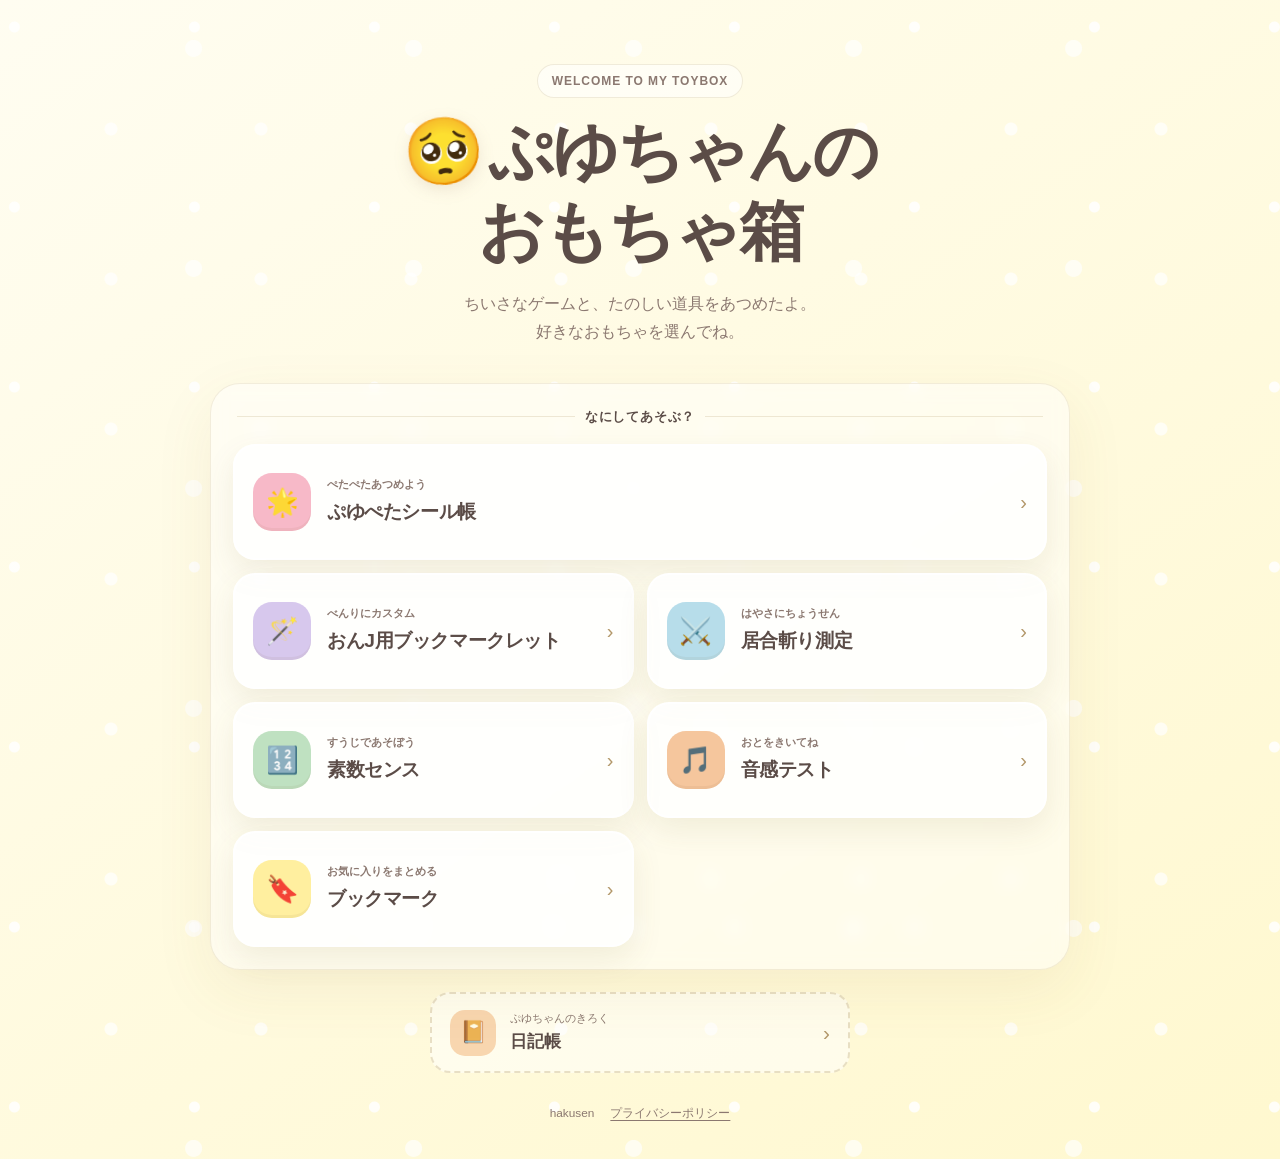
==== commit 1a760a5b: "Add files via upload" ====
--- a/index.html
+++ b/index.html
@@ -34,6 +34,13 @@
                     <a class="card" href="puyupeta/">
                         <span class="icon" aria-hidden="true">🌟</span>
                         <span class="card-copy"><small>ぺたぺたあつめよう</small><strong>ぷゆぺたシール帳</strong></span>
+                        <span class="arrow" aria-hidden="true">›</span>
+                    </a>
+                </li>
+                <li>
+                    <a class="card" href="bookmarklet/">
+                        <span class="icon" aria-hidden="true">🪄</span>
+                        <span class="card-copy"><small>べんりにカスタム</small><strong>おんJ用ブックマークレット</strong></span>
                         <span class="arrow" aria-hidden="true">›</span>
                     </a>
                 </li>
--- a/style.css
+++ b/style.css
@@ -159,11 +159,12 @@
             box-shadow: inset 0 -3px 0 rgba(100, 70, 30, 0.06);
         }
 
-        .card:nth-child(1) .icon { background: var(--pink); }
-        .card:nth-child(2) .icon { background: var(--blue); }
-        .card:nth-child(3) .icon { background: var(--green); }
-        .card:nth-child(4) .icon { background: var(--purple); }
-        .card:nth-child(5) .icon { background: var(--orange); }
+        .cards li:nth-child(1) .icon { background: var(--pink); }
+        .cards li:nth-child(2) .icon { background: var(--purple); }
+        .cards li:nth-child(3) .icon { background: var(--blue); }
+        .cards li:nth-child(4) .icon { background: var(--green); }
+        .cards li:nth-child(5) .icon { background: var(--orange); }
+        .cards li:nth-child(6) .icon { background: var(--yellow-200); }
 
         .card-copy {
             min-width: 0;
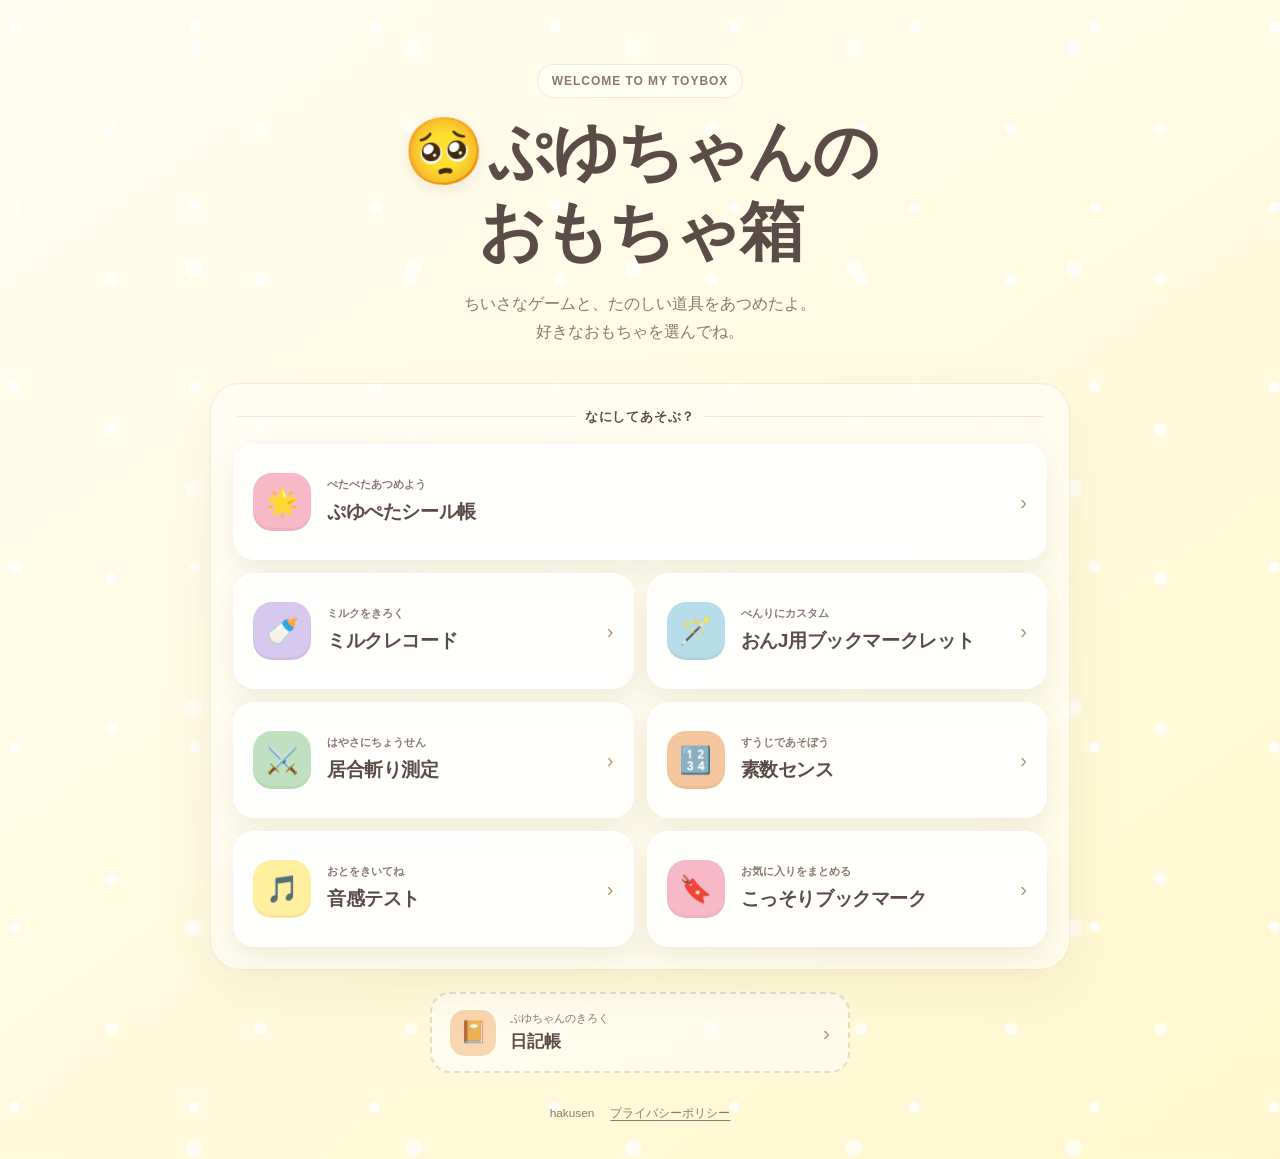
==== commit 5c531b6d: "Add files via upload" ====
--- a/index.html
+++ b/index.html
@@ -38,6 +38,13 @@
                     </a>
                 </li>
                 <li>
+                    <a class="card" href="milkrecord/">
+                        <span class="icon" aria-hidden="true">🍼</span>
+                        <span class="card-copy"><small>ミルクをきろく</small><strong>ミルクレコード</strong></span>
+                        <span class="arrow" aria-hidden="true">›</span>
+                    </a>
+                </li>
+                <li>
                     <a class="card" href="bookmarklet/">
                         <span class="icon" aria-hidden="true">🪄</span>
                         <span class="card-copy"><small>べんりにカスタム</small><strong>おんJ用ブックマークレット</strong></span>
@@ -68,7 +75,7 @@
                 <li>
                     <a class="card" href="bookmark/">
                         <span class="icon" aria-hidden="true">🔖</span>
-                        <span class="card-copy"><small>お気に入りをまとめる</small><strong>ブックマーク</strong></span>
+                        <span class="card-copy"><small>お気に入りをまとめる</small><strong>こっそりブックマーク</strong></span>
                         <span class="arrow" aria-hidden="true">›</span>
                     </a>
                 </li>
--- a/style.css
+++ b/style.css
@@ -165,6 +165,7 @@
         .cards li:nth-child(4) .icon { background: var(--green); }
         .cards li:nth-child(5) .icon { background: var(--orange); }
         .cards li:nth-child(6) .icon { background: var(--yellow-200); }
+        .cards li:nth-child(7) .icon { background: var(--pink); }
 
         .card-copy {
             min-width: 0;
